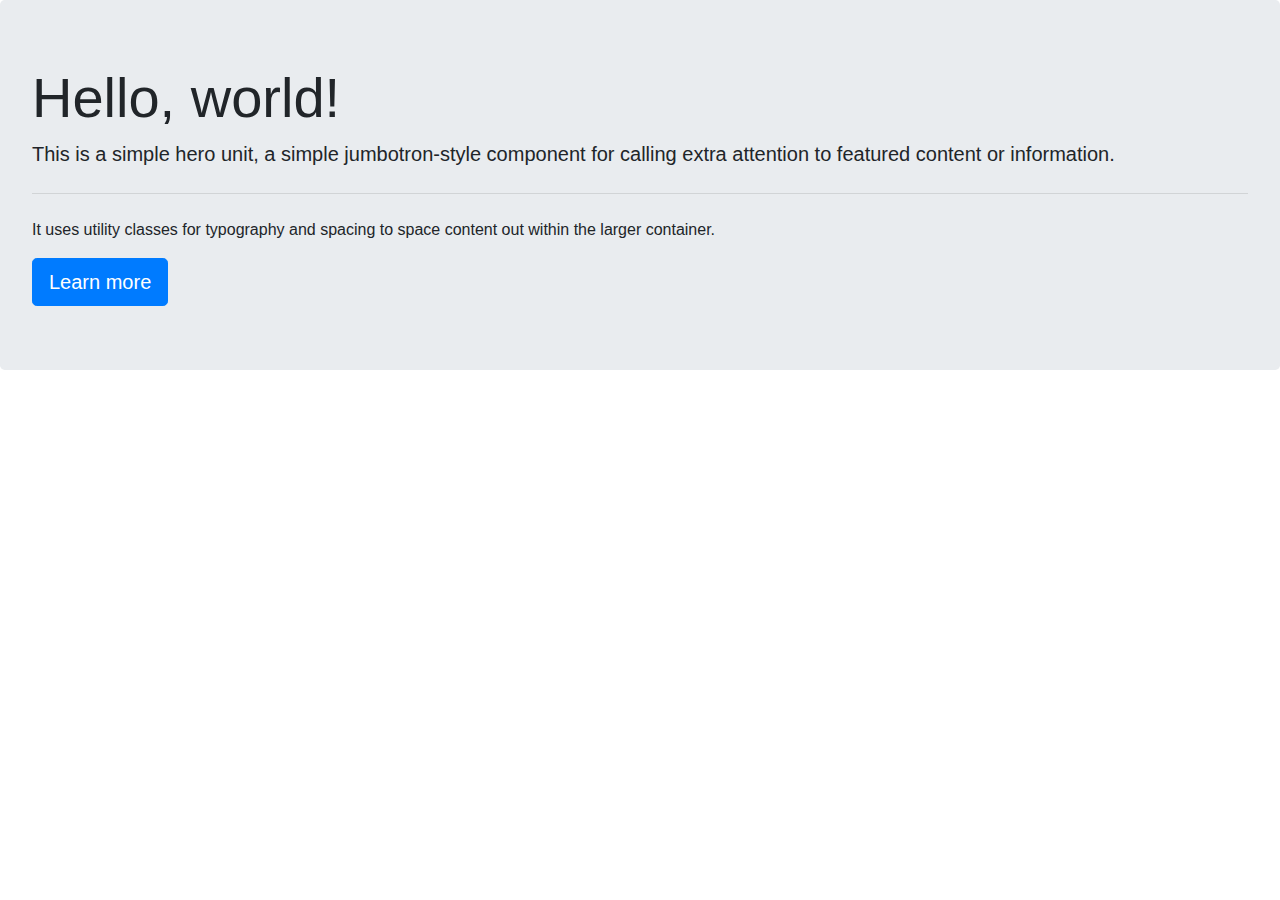
==== bootstrap activity/index.html @ 32434ecc "bootstrap activity" ====
<!doctype html>
<html lang="en">
  <head>
    <!-- Required meta tags -->
    <meta charset="utf-8">
    <meta name="viewport" content="width=device-width, initial-scale=1, shrink-to-fit=no">

    <!-- Add Bootstrap CSS Here on line 10-->
    <!-- This is REQUIRED for bootstrap to work correctly -->
    <link rel="stylesheet" href="https://stackpath.bootstrapcdn.com/bootstrap/4.3.1/css/bootstrap.min.css" integrity="sha384-ggOyR0iXCbMQv3Xipma34MD+dH/1fQ784/j6cY/iJTQUOhcWr7x9JvoRxT2MZw1T" crossorigin="anonymous">

    <!-- This stylesheet is an example of how you can add your own stylesheet to customize bootstrap components. Notice how it is loaded 2nd to the required bootstrap stylesheet. This is so our stylesheet will overwrite bootstrap classes when we apply the same class but different styles to the stylsheet -->
    <link rel="stylesheet" href="css/index.css">

    <title>UX/UI Bootstrap Template</title>
  </head>
  <body>
    <!-- Paste Navigation Code Below -->

    <!-- Paste Jumbotron Code Below-->
    <div class="jumbotron">
      <h1 class="display-4">Hello, world!</h1>
      <p class="lead">This is a simple hero unit, a simple jumbotron-style component for calling extra attention to featured content or information.</p>
      <hr class="my-4">
      <p>It uses utility classes for typography and spacing to space content out within the larger container.</p>
      <a class="btn btn-primary btn-lg" href="#" role="button">Learn more</a>
    </div>

    <!-- Add columns, rows, and cards Below -->

    <!-- Add form group below -->

    <!-- Modal -->

    <!-- Optional JavaScript -->
    <!-- jQuery first, then Popper.js, then Bootstrap JS -->
    <!-- THE BELOW SCRIPT TAGS ARE REQUIRED FOR CERTAIN COMPONENTS IN BOOTSTRAP -->
    <script src="https://code.jquery.com/jquery-3.3.1.slim.min.js" integrity="sha384-q8i/X+965DzO0rT7abK41JStQIAqVgRVzpbzo5smXKp4YfRvH+8abtTE1Pi6jizo" crossorigin="anonymous"></script>
    <script src="https://cdnjs.cloudflare.com/ajax/libs/popper.js/1.14.7/umd/popper.min.js" integrity="sha384-UO2eT0CpHqdSJQ6hJty5KVphtPhzWj9WO1clHTMGa3JDZwrnQq4sF86dIHNDz0W1" crossorigin="anonymous"></script>
    <script src="https://stackpath.bootstrapcdn.com/bootstrap/4.3.1/js/bootstrap.min.js" integrity="sha384-JjSmVgyd0p3pXB1rRibZUAYoIIy6OrQ6VrjIEaFf/nJGzIxFDsf4x0xIM+B07jRM" crossorigin="anonymous"></script>
  </body>
</html>
---- bootstrap activity/css/index.css ----
footer {
  position: absolute;
  width: 100%;
  height: 60px;
  line-height: 60px;
  background-color: #f5f5f5;
  margin-top: 50px;
}

.card {

}
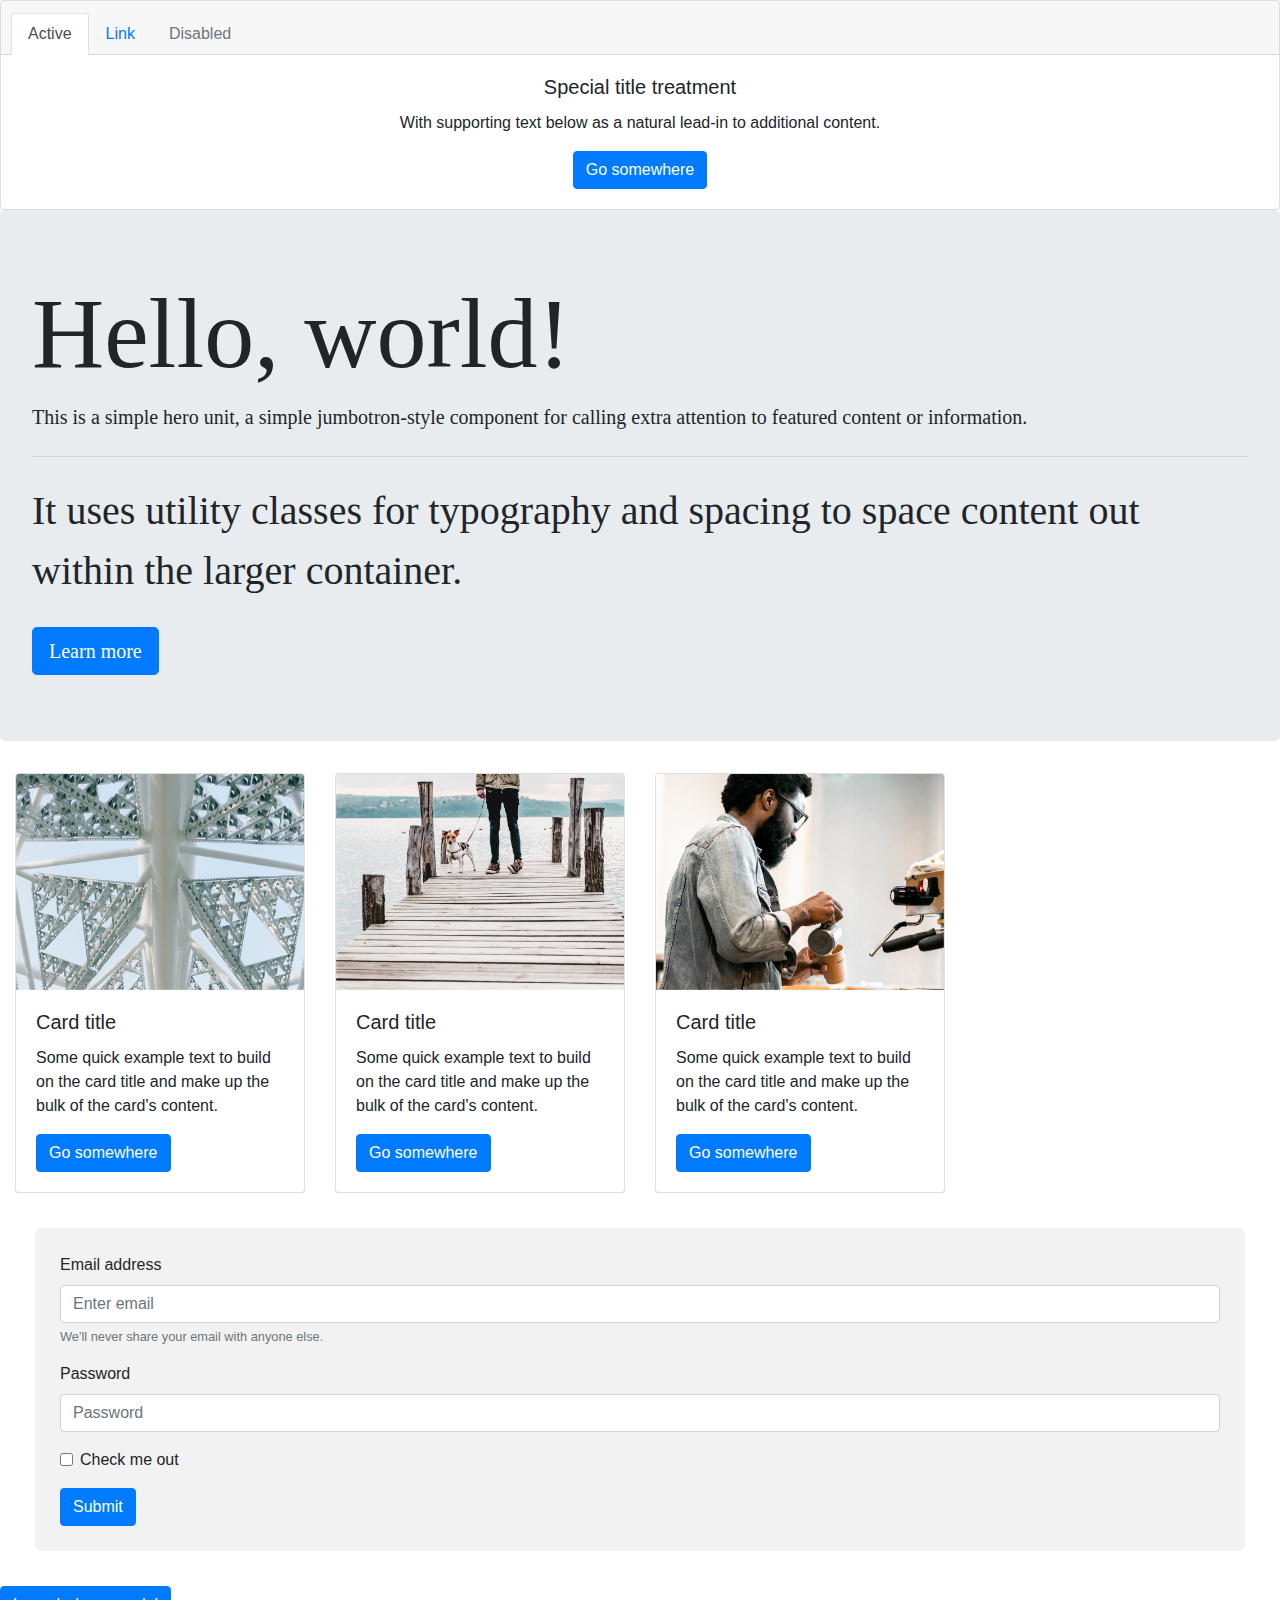
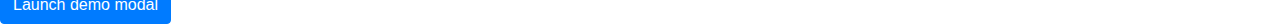
==== commit e4ce76e5: "something" ====
--- a/bootstrap activity/index.html
+++ b/bootstrap activity/index.html
@@ -17,6 +17,27 @@
   <body>
     <!-- Paste Navigation Code Below -->
 
+    <div class="card text-center">
+      <div class="card-header">
+        <ul class="nav nav-tabs card-header-tabs">
+          <li class="nav-item">
+            <a class="nav-link active" href="#">Active</a>
+          </li>
+          <li class="nav-item">
+            <a class="nav-link" href="#">Link</a>
+          </li>
+          <li class="nav-item">
+            <a class="nav-link disabled" href="#" tabindex="-1" aria-disabled="true">Disabled</a>
+          </li>
+        </ul>
+      </div>
+      <div class="card-body">
+        <h5 class="card-title">Special title treatment</h5>
+        <p class="card-text">With supporting text below as a natural lead-in to additional content.</p>
+        <a href="#" class="btn btn-primary">Go somewhere</a>
+      </div>
+    </div>
+
     <!-- Paste Jumbotron Code Below-->
     <div class="jumbotron">
       <h1 class="display-4">Hello, world!</h1>
@@ -27,10 +48,92 @@
     </div>
 
     <!-- Add columns, rows, and cards Below -->
+    <div class="container-fluid">
+      <div class="row">
+
+        <div class="cardContainer col-lg-3 col-md-3 col-sm-12">
+            <div class="card">
+                <img src="images/3_card.png" class="card-img-top" alt="...">
+                <div class="card-body">
+                  <h5 class="card-title">Card title</h5>
+                  <p class="card-text">Some quick example text to build on the card title and make up the bulk of the card's content.</p>
+                  <a href="#" class="btn btn-primary">Go somewhere</a>
+                </div>
+              </div>
+        </div>
+
+        
+        <div class="cardContainer col-lg-3 col-md-3 col-sm-12">
+            <div class="card">
+                <img src="images/2_card.png" class="card-img-top" alt="...">
+                <div class="card-body">
+                  <h5 class="card-title">Card title</h5>
+                  <p class="card-text">Some quick example text to build on the card title and make up the bulk of the card's content.</p>
+                  <a href="#" class="btn btn-primary">Go somewhere</a>
+                </div>
+              </div>
+          </div>
+
+          <div class="cardContainer col-lg-3 col-md-3 col-sm-12">
+              <div class="card">
+                  <img src="images/1_card.png" class="card-img-top" alt="...">
+                  <div class="card-body">
+                    <h5 class="card-title">Card title</h5>
+                    <p class="card-text">Some quick example text to build on the card title and make up the bulk of the card's content.</p>
+                    <a href="#" class="btn btn-primary">Go somewhere</a>
+                  </div>
+                </div>
+          </div>
+
+      </div>
+    </div>
 
     <!-- Add form group below -->
+    <form>
+        <div class="form-group">
+          <label for="exampleInputEmail1">Email address</label>
+          <input type="email" class="form-control" id="exampleInputEmail1" aria-describedby="emailHelp" placeholder="Enter email">
+          <small id="emailHelp" class="form-text text-muted">We'll never share your email with anyone else.</small>
+        </div>
+        <div class="form-group">
+          <label for="exampleInputPassword1">Password</label>
+          <input type="password" class="form-control" id="exampleInputPassword1" placeholder="Password">
+        </div>
+        <div class="form-group form-check">
+          <input type="checkbox" class="form-check-input" id="exampleCheck1">
+          <label class="form-check-label" for="exampleCheck1">Check me out</label>
+        </div>
+        <button type="submit" class="btn btn-primary">Submit</button>
+      </form>
 
     <!-- Modal -->
+
+    <!-- Button trigger modal -->
+<button type="button" class="btn btn-primary" data-toggle="modal" data-target="#exampleModal">
+  Launch demo modal
+</button>
+
+<!-- Modal -->
+<div class="modal fade" id="exampleModal" tabindex="-1" role="dialog" aria-labelledby="exampleModalLabel" aria-hidden="true">
+  <div class="modal-dialog" role="document">
+    <div class="modal-content">
+      <div class="modal-header">
+        <h5 class="modal-title" id="exampleModalLabel">Modal title</h5>
+        <button type="button" class="close" data-dismiss="modal" aria-label="Close">
+          <span aria-hidden="true">&times;</span>
+        </button>
+      </div>
+      <div class="modal-body">
+        ...
+      </div>
+      <div class="modal-footer">
+        <button type="button" class="btn btn-primary" data-toggle="modal" data_target="#exampleModal">
+          launch demo modal
+        </button>
+      </div>
+    </div>
+  </div>
+</div>
 
     <!-- Optional JavaScript -->
     <!-- jQuery first, then Popper.js, then Bootstrap JS -->
--- a/bootstrap activity/css/index.css
+++ b/bootstrap activity/css/index.css
@@ -9,4 +9,27 @@
 
 .card {
 
+
 }
+
+/* Jumbotron stuff */
+.jumbotron {
+  font-size: 40px;
+  font-family: 'Times New Roman', Times, serif;
+
+  
+}
+
+.display-4 {
+  font-size: 100px;
+}
+
+form {
+
+  margin: 35px;
+  background-color: #f2f2f2;
+  padding: 25px;
+  border-radius: 7px;
+
+
+}